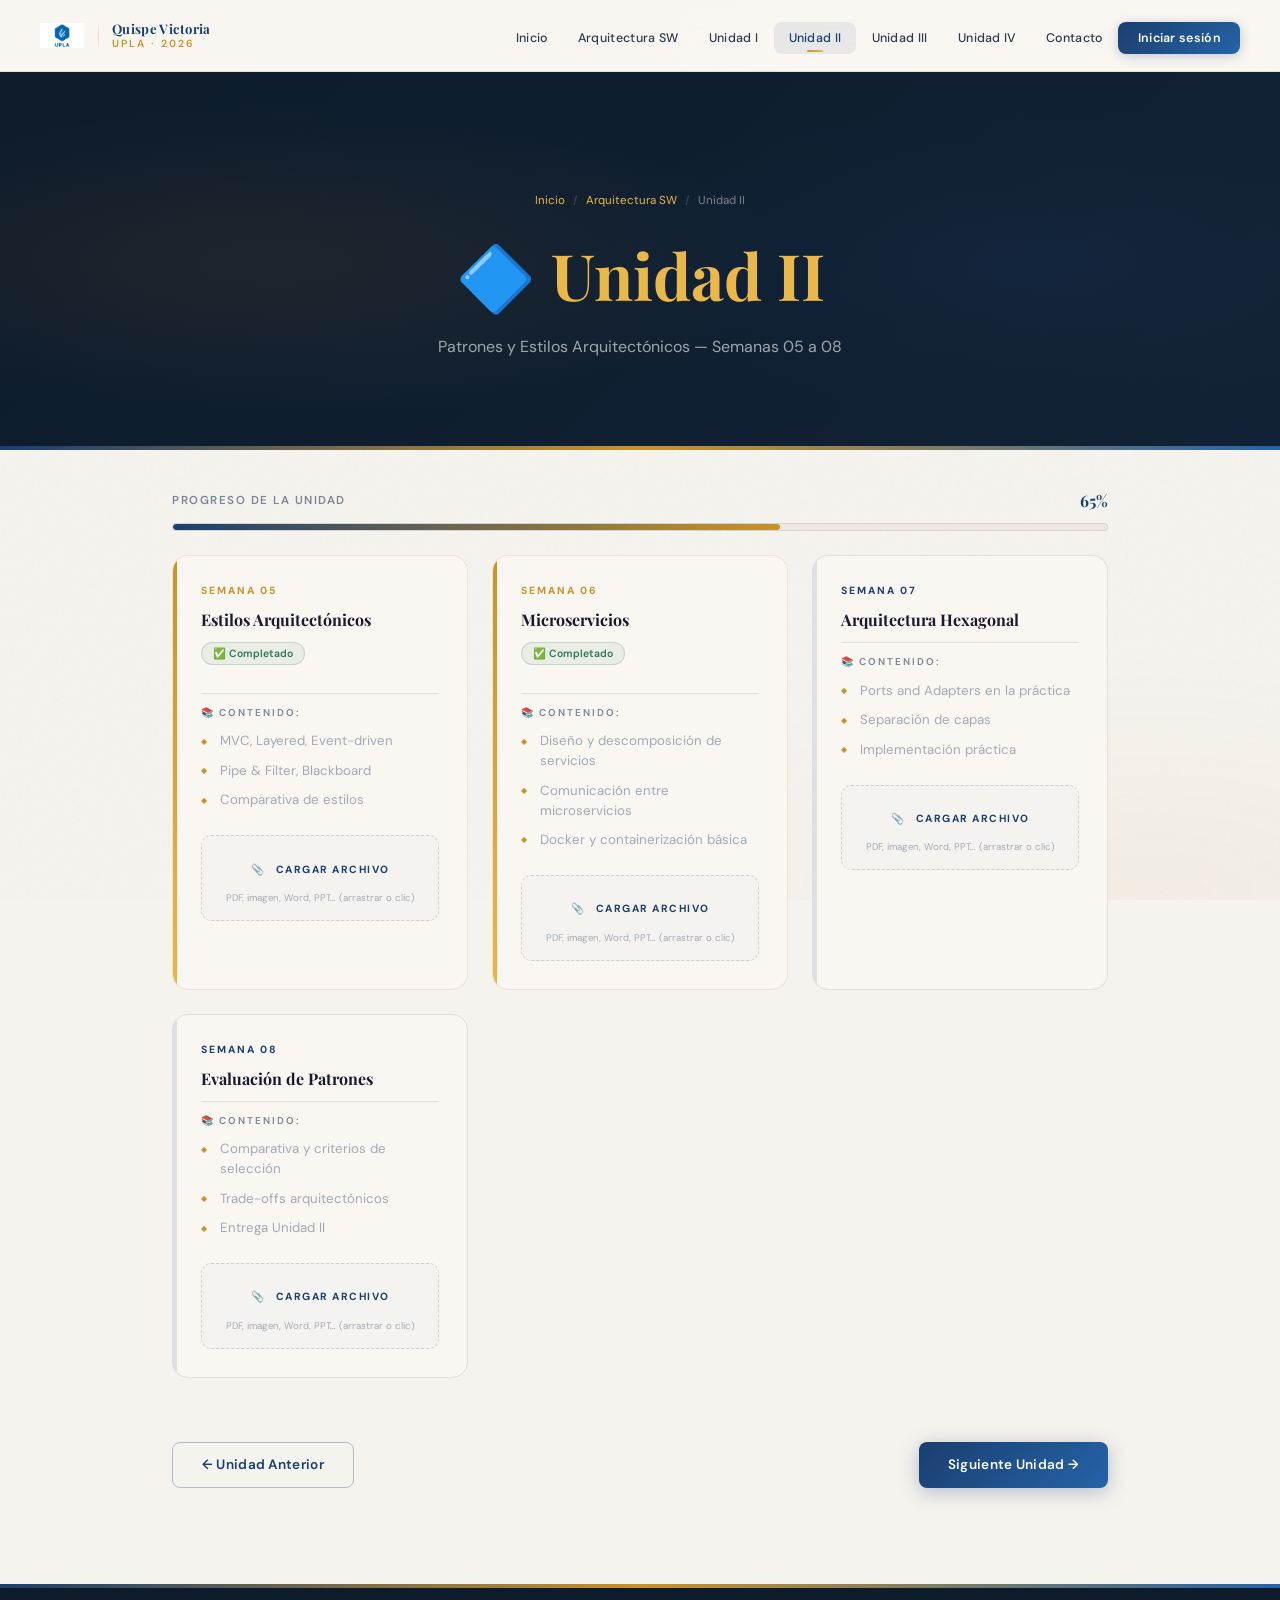
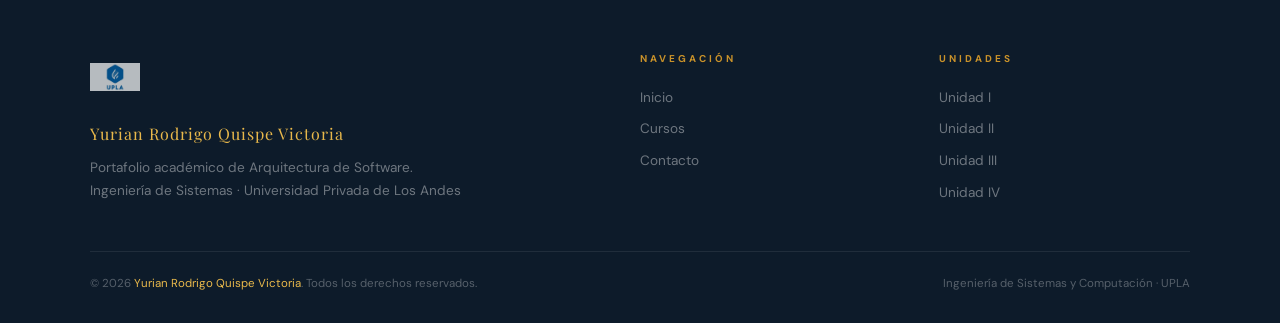
==== pages/unidad2.html @ 2e55ca2a "Add files via upload" ====
<!DOCTYPE html>
<html lang="es">
<head>
  <meta charset="UTF-8"/>
  <meta name="viewport" content="width=device-width, initial-scale=1.0"/>
  <title>Unidad II | Quispe Victoria 2026</title>
  <link rel="preconnect" href="https://fonts.googleapis.com"/>
  <link href="https://fonts.googleapis.com/css2?family=Playfair+Display:wght@400;700;800&family=Source+Serif+4:wght@400;600&family=DM+Sans:wght@400;500;600;700&family=JetBrains+Mono:wght@400;600&display=swap" rel="stylesheet"/>
  <link rel="stylesheet" href="../assets/css/style.css"/>
</head>
<body>
  <nav class="navbar" id="navbar">
    <a href="../index.html" class="nav-brand">
      <div class="nav-logo-wrap">
        <img src="[data-uri]" alt="UPLA" class="nav-logo-img"/>
        <div class="nav-logo-divider"></div>
        <div class="nav-brand-text">
          <span class="nav-brand-name">Quispe Victoria</span>
          <span class="nav-brand-sub">UPLA · 2026</span>
        </div>
      </div>
    </a>
    <ul class="nav-links">
      <li><a href="../index.html">Inicio</a></li>
      <li><a href="courses.html">Arquitectura SW</a></li>
      <li><a href="unidad1.html">Unidad I</a></li>
      <li><a href="unidad2.html" class="active">Unidad II</a></li>
      <li><a href="unidad3.html">Unidad III</a></li>
      <li><a href="unidad4.html">Unidad IV</a></li>
      <li><a href="contact.html">Contacto</a></li>
      <li><a href="login.html" class="nav-login">Iniciar sesión</a></li>
    </ul>
    <div class="hamburger"><span></span><span></span><span></span></div>
  </nav>
  <div class="page-wrapper">
    <div class="page-hero">
      <div class="breadcrumb">
        <a href="../index.html">Inicio</a><span class="breadcrumb-sep">/</span>
        <a href="courses.html">Arquitectura SW</a><span class="breadcrumb-sep">/</span>
        <span>Unidad II</span>
      </div>
      <h1 class="page-title">🔷 <span>Unidad II</span></h1>
      <p class="page-sub">Patrones y Estilos Arquitectónicos — Semanas 05 a 08</p>
    </div>
    <div class="progress-container">
      <div class="progress-header">
        <span class="progress-label">Progreso de la unidad</span>
        <span class="progress-pct">65%</span>
      </div>
      <div class="progress-track"><div class="progress-fill" data-progress="65"></div></div>
    </div>
    <div class="semanas-grid">
      <div class="semana-card completed" style="animation-delay:0.1s">
        <div class="semana-num">Semana 05</div>
        <div class="semana-title">Estilos Arquitectónicos</div>
        <div class="semana-badge-done">✅ Completado</div>
        <div class="semana-divider"></div>
        <div class="semana-content-label">📚 Contenido:</div>
        <ul class="semana-items"><li>MVC, Layered, Event-driven</li>
<li>Pipe & Filter, Blackboard</li>
<li>Comparativa de estilos</li></ul>
        <div class="file-list" id="list-u2-5"></div>
        <div class="upload-zone" id="zone-u2-5">
          <button class="upload-btn">📎 &nbsp; Cargar Archivo</button>
          <p class="upload-hint">PDF, imagen, Word, PPT… (arrastrar o clic)</p>
        </div>
      </div>
      <div class="semana-card completed" style="animation-delay:0.2s">
        <div class="semana-num">Semana 06</div>
        <div class="semana-title">Microservicios</div>
        <div class="semana-badge-done">✅ Completado</div>
        <div class="semana-divider"></div>
        <div class="semana-content-label">📚 Contenido:</div>
        <ul class="semana-items"><li>Diseño y descomposición de servicios</li>
<li>Comunicación entre microservicios</li>
<li>Docker y containerización básica</li></ul>
        <div class="file-list" id="list-u2-6"></div>
        <div class="upload-zone" id="zone-u2-6">
          <button class="upload-btn">📎 &nbsp; Cargar Archivo</button>
          <p class="upload-hint">PDF, imagen, Word, PPT… (arrastrar o clic)</p>
        </div>
      </div>
      <div class="semana-card " style="animation-delay:0.30000000000000004s">
        <div class="semana-num">Semana 07</div>
        <div class="semana-title">Arquitectura Hexagonal</div>
        
        <div class="semana-divider"></div>
        <div class="semana-content-label">📚 Contenido:</div>
        <ul class="semana-items"><li>Ports and Adapters en la práctica</li>
<li>Separación de capas</li>
<li>Implementación práctica</li></ul>
        <div class="file-list" id="list-u2-7"></div>
        <div class="upload-zone" id="zone-u2-7">
          <button class="upload-btn">📎 &nbsp; Cargar Archivo</button>
          <p class="upload-hint">PDF, imagen, Word, PPT… (arrastrar o clic)</p>
        </div>
      </div>
      <div class="semana-card " style="animation-delay:0.0s">
        <div class="semana-num">Semana 08</div>
        <div class="semana-title">Evaluación de Patrones</div>
        
        <div class="semana-divider"></div>
        <div class="semana-content-label">📚 Contenido:</div>
        <ul class="semana-items"><li>Comparativa y criterios de selección</li>
<li>Trade-offs arquitectónicos</li>
<li>Entrega Unidad II</li></ul>
        <div class="file-list" id="list-u2-8"></div>
        <div class="upload-zone" id="zone-u2-8">
          <button class="upload-btn">📎 &nbsp; Cargar Archivo</button>
          <p class="upload-hint">PDF, imagen, Word, PPT… (arrastrar o clic)</p>
        </div>
      </div>
    </div>
    <div class="page-nav-bottom">
      <a href="unidad1.html" class="btn btn-outline">← Unidad Anterior</a>
      <a href="unidad3.html" class="btn btn-primary">Siguiente Unidad →</a>
    </div>
  </div>
  <footer>
    <div class="footer-inner">
      <div>
        <img src="[data-uri]" alt="UPLA" class="footer-logo"/>
        <div class="footer-brand">Yurian Rodrigo Quispe Victoria</div>
        <p class="footer-desc">Portafolio académico de Arquitectura de Software.<br/>Ingeniería de Sistemas · Universidad Privada de Los Andes</p>
      </div>
      <div>
        <div class="footer-title">Navegación</div>
        <ul class="footer-links">
          <li><a href="../index.html">Inicio</a></li>
          <li><a href="courses.html">Cursos</a></li>
          <li><a href="contact.html">Contacto</a></li>
        </ul>
      </div>
      <div>
        <div class="footer-title">Unidades</div>
        <ul class="footer-links">
          <li><a href="unidad1.html">Unidad I</a></li>
          <li><a href="unidad2.html">Unidad II</a></li>
          <li><a href="unidad3.html">Unidad III</a></li>
          <li><a href="unidad4.html">Unidad IV</a></li>
        </ul>
      </div>
    </div>
    <div class="footer-bottom">
      <p class="footer-copy">© 2026 <span>Yurian Rodrigo Quispe Victoria</span>. Todos los derechos reservados.</p>
      <p class="footer-copy">Ingeniería de Sistemas y Computación · UPLA</p>
    </div>
  </footer>
  <script src="../assets/js/main.js"></script>
  <script>window.addEventListener('load',()=>{         initUploadZone("u2",5,document.getElementById("zone-u2-5"),document.getElementById("list-u2-5"));
        initUploadZone("u2",6,document.getElementById("zone-u2-6"),document.getElementById("list-u2-6"));
        initUploadZone("u2",7,document.getElementById("zone-u2-7"),document.getElementById("list-u2-7"));
        initUploadZone("u2",8,document.getElementById("zone-u2-8"),document.getElementById("list-u2-8")); });</script>
</body>
</html>
---- assets/css/style.css ----
/* ===== VARIABLES ===== */
:root {
  --bg: #f5f3ee;
  --bg2: #ede9e1;
  --bg-dark: #0d1b2a;
  --bg-dark2: #122236;
  --gold: #c9922a;
  --gold2: #e8b84b;
  --blue: #1a3f6f;
  --blue2: #2563a8;
  --blue-light: #4a90d9;
  --cream: #faf7f2;
  --ink: #1a1a2e;
  --ink2: #2d3a4e;
  --muted: #7a8595;
  --muted2: #a0aab8;
  --border: rgba(26,63,111,0.12);
  --border-gold: rgba(201,146,42,0.3);
  --shadow: 0 4px 30px rgba(26,63,111,0.10);
  --shadow-gold: 0 4px 30px rgba(201,146,42,0.20);
  --font-display: 'Playfair Display', Georgia, serif;
  --font-body: 'Source Serif 4', Georgia, serif;
  --font-sans: 'DM Sans', system-ui, sans-serif;
  --font-mono: 'JetBrains Mono', monospace;
  --nav-h: 72px;
  --r: 12px;
}

/* ===== RESET ===== */
*, *::before, *::after { box-sizing: border-box; margin: 0; padding: 0; }
html { scroll-behavior: smooth; }
body {
  font-family: var(--font-body);
  background: var(--bg);
  color: var(--ink);
  overflow-x: hidden;
  min-height: 100vh;
}

/* ===== BACKGROUND TEXTURE ===== */
body::before {
  content: '';
  position: fixed; inset: 0; z-index: 0; pointer-events: none;
  background-image:
    radial-gradient(ellipse 80% 50% at 10% 0%, rgba(26,63,111,0.04) 0%, transparent 70%),
    radial-gradient(ellipse 60% 40% at 90% 100%, rgba(201,146,42,0.05) 0%, transparent 70%);
}

/* ===== NOISE TEXTURE ===== */
.noise {
  position: fixed; inset: 0; z-index: 0; pointer-events: none; opacity: 0.025;
  background-image: url("data:image/svg+xml,%3Csvg viewBox='0 0 256 256' xmlns='http://www.w3.org/2000/svg'%3E%3Cfilter id='noise'%3E%3CfeTurbulence type='fractalNoise' baseFrequency='0.9' numOctaves='4' stitchTiles='stitch'/%3E%3C/filter%3E%3Crect width='100%25' height='100%25' filter='url(%23noise)'/%3E%3C/svg%3E");
}

/* ===== NAVBAR ===== */
.navbar {
  position: fixed; top: 0; left: 0; right: 0;
  height: var(--nav-h); z-index: 1000;
  display: flex; align-items: center; justify-content: space-between;
  padding: 0 2.5rem;
  background: rgba(250,247,242,0.92);
  backdrop-filter: blur(20px) saturate(1.8);
  border-bottom: 1px solid var(--border);
  transition: all 0.3s;
}
.navbar.scrolled {
  box-shadow: 0 4px 30px rgba(26,63,111,0.10), 0 1px 0 rgba(201,146,42,0.2);
}
.nav-brand {
  display: flex; align-items: center; gap: 0.85rem;
  text-decoration: none;
}
.nav-logo-wrap {
  display: flex; align-items: center; gap: 0.85rem;
}
.nav-logo-img {
  width: 44px; height: 44px;
  object-fit: contain;
}
.nav-logo-divider {
  width: 1px; height: 32px;
  background: linear-gradient(to bottom, transparent, var(--border-gold), transparent);
}
.nav-brand-text {
  display: flex; flex-direction: column;
}
.nav-brand-name {
  font-family: var(--font-display);
  font-size: 0.82rem; font-weight: 700;
  color: var(--blue); letter-spacing: 0.3px;
  line-height: 1.2;
}
.nav-brand-sub {
  font-family: var(--font-sans);
  font-size: 0.65rem; color: var(--gold);
  letter-spacing: 2px; text-transform: uppercase;
  font-weight: 600;
}
.nav-links {
  display: flex; align-items: center; gap: 0.1rem;
  list-style: none;
}
.nav-links a {
  text-decoration: none; color: var(--ink2);
  font-family: var(--font-sans); font-size: 0.78rem;
  font-weight: 500; letter-spacing: 0.3px;
  padding: 0.5rem 0.9rem; border-radius: 8px;
  transition: all 0.2s; position: relative;
}
.nav-links a:hover { color: var(--blue); background: rgba(26,63,111,0.06); }
.nav-links a.active { color: var(--blue); background: rgba(26,63,111,0.08); }
.nav-links a.active::after {
  content: '';
  position: absolute; bottom: 2px; left: 50%; transform: translateX(-50%);
  width: 16px; height: 2px;
  background: linear-gradient(90deg, var(--gold), var(--gold2));
  border-radius: 2px;
}
.nav-login {
  background: linear-gradient(135deg, var(--blue), var(--blue2)) !important;
  color: #fff !important; font-weight: 600 !important;
  padding: 0.5rem 1.2rem !important;
  box-shadow: 0 2px 12px rgba(26,63,111,0.25);
}
.nav-login:hover { transform: translateY(-1px); box-shadow: 0 4px 20px rgba(26,63,111,0.35) !important; }
.hamburger { display: none; flex-direction: column; gap: 5px; cursor: pointer; padding: 5px; }
.hamburger span { width: 24px; height: 2px; background: var(--blue); border-radius: 2px; transition: all 0.3s; }

/* ===== PAGE WRAPPER ===== */
.page-wrapper { position: relative; z-index: 1; padding-top: var(--nav-h); }

/* ===== HERO ===== */
.hero {
  min-height: 96vh;
  display: grid; grid-template-columns: 1fr 1fr;
  align-items: center;
  padding: 4rem 5% 4rem;
  max-width: 1300px; margin: 0 auto;
  gap: 4rem;
  position: relative;
}
.hero-left { position: relative; z-index: 1; }
.hero-right {
  position: relative; z-index: 1;
  display: flex; flex-direction: column; align-items: center; justify-content: center;
}

.hero-eyebrow {
  display: inline-flex; align-items: center; gap: 0.6rem;
  background: linear-gradient(135deg, rgba(26,63,111,0.08), rgba(201,146,42,0.06));
  border: 1px solid var(--border-gold);
  border-radius: 4px; padding: 0.45rem 1rem;
  font-family: var(--font-sans); font-size: 0.7rem;
  color: var(--gold); margin-bottom: 2rem;
  letter-spacing: 2px; text-transform: uppercase; font-weight: 700;
  animation: fadeUp 0.8s ease both;
}
.hero-eyebrow-dot {
  width: 6px; height: 6px; border-radius: 50%;
  background: var(--gold);
  animation: pulse 2s ease-in-out infinite;
}
@keyframes pulse { 0%,100%{opacity:1;transform:scale(1)} 50%{opacity:0.4;transform:scale(0.7)} }

.hero-title {
  font-family: var(--font-display);
  font-size: clamp(2.8rem, 5.5vw, 4.8rem);
  font-weight: 700; line-height: 1.1;
  color: var(--ink); margin-bottom: 0.5rem;
  animation: fadeUp 0.8s 0.1s ease both;
}
.hero-title .highlight {
  color: var(--blue);
  position: relative; display: inline-block;
}
.hero-title .highlight::after {
  content: '';
  position: absolute; bottom: -4px; left: 0; right: 0; height: 3px;
  background: linear-gradient(90deg, var(--gold), var(--gold2), transparent);
  border-radius: 2px;
}
.hero-title .accent { color: var(--gold); }

.hero-subtitle {
  font-family: var(--font-sans); font-size: 1rem;
  color: var(--muted); line-height: 1.75; max-width: 480px;
  margin-bottom: 2.5rem;
  animation: fadeUp 0.8s 0.2s ease both;
}
.hero-quote {
  font-family: var(--font-body); font-size: 0.9rem;
  font-style: italic; color: var(--blue);
  padding: 1rem 1.25rem;
  border-left: 3px solid var(--gold);
  background: linear-gradient(to right, rgba(26,63,111,0.05), transparent);
  border-radius: 0 8px 8px 0;
  margin-bottom: 3rem; max-width: 480px;
  animation: fadeUp 0.8s 0.25s ease both;
}

.hero-stats {
  display: flex; gap: 2.5rem; margin-bottom: 3rem;
  animation: fadeUp 0.8s 0.3s ease both;
}
.stat-item { text-align: left; position: relative; }
.stat-item::after {
  content: '';
  position: absolute; right: -1.25rem; top: 15%; height: 70%;
  width: 1px; background: var(--border);
}
.stat-item:last-child::after { display: none; }
.stat-num {
  font-family: var(--font-display);
  font-size: 2.5rem; font-weight: 700;
  color: var(--blue); line-height: 1;
}
.stat-label {
  font-family: var(--font-sans); font-size: 0.7rem;
  color: var(--muted); letter-spacing: 2px;
  text-transform: uppercase; margin-top: 0.3rem; font-weight: 500;
}
.hero-actions {
  display: flex; gap: 1rem; flex-wrap: wrap;
  animation: fadeUp 0.8s 0.4s ease both;
}

/* Hero Right — decorative card */
.hero-card {
  background: var(--cream);
  border: 1px solid var(--border);
  border-radius: 20px; padding: 2.5rem;
  box-shadow: var(--shadow);
  animation: fadeUp 0.8s 0.2s ease both;
  width: 100%; max-width: 380px;
  position: relative; overflow: hidden;
}
.hero-card::before {
  content: '';
  position: absolute; top: 0; left: 0; right: 0; height: 4px;
  background: linear-gradient(90deg, var(--blue), var(--blue2), var(--gold));
}
.hero-card-logo {
  display: flex; justify-content: center; margin-bottom: 2rem;
}
.hero-card-logo img { width: 80px; height: 80px; object-fit: contain; }
.hero-card-title {
  font-family: var(--font-display); font-size: 1.05rem;
  font-weight: 700; color: var(--blue); text-align: center;
  margin-bottom: 0.4rem;
}
.hero-card-sub {
  font-family: var(--font-sans); font-size: 0.78rem;
  color: var(--muted); text-align: center; margin-bottom: 2rem;
  line-height: 1.5;
}
.hero-card-divider {
  height: 1px; background: var(--border); margin-bottom: 1.5rem;
  position: relative;
}
.hero-card-divider::before {
  content: '◆';
  position: absolute; left: 50%; top: 50%; transform: translate(-50%,-50%);
  color: var(--gold); font-size: 0.6rem;
  background: var(--cream); padding: 0 0.5rem;
}
.hero-card-row {
  display: flex; justify-content: space-between; align-items: center;
  margin-bottom: 0.75rem;
}
.hero-card-label {
  font-family: var(--font-sans); font-size: 0.72rem;
  color: var(--muted); text-transform: uppercase; letter-spacing: 1px;
}
.hero-card-value {
  font-family: var(--font-sans); font-size: 0.82rem;
  color: var(--ink2); font-weight: 600; text-align: right;
}
.hero-card-badge {
  display: inline-flex; align-items: center; gap: 0.4rem;
  background: rgba(26,63,111,0.08); border: 1px solid rgba(26,63,111,0.2);
  border-radius: 100px; padding: 0.3rem 0.75rem;
  font-family: var(--font-sans); font-size: 0.68rem;
  color: var(--blue); font-weight: 600;
}

/* ===== BUTTONS ===== */
.btn {
  display: inline-flex; align-items: center; gap: 0.5rem;
  padding: 0.85rem 1.8rem; border-radius: 8px;
  font-family: var(--font-sans); font-size: 0.85rem;
  font-weight: 600; letter-spacing: 0.3px;
  text-decoration: none; cursor: pointer; border: none;
  transition: all 0.25s; position: relative; overflow: hidden;
}
.btn-primary {
  background: linear-gradient(135deg, var(--blue), var(--blue2));
  color: #fff;
  box-shadow: 0 4px 20px rgba(26,63,111,0.3);
}
.btn-primary:hover { transform: translateY(-2px); box-shadow: 0 8px 30px rgba(26,63,111,0.4); }
.btn-gold {
  background: linear-gradient(135deg, var(--gold), var(--gold2));
  color: #fff;
  box-shadow: 0 4px 20px rgba(201,146,42,0.3);
}
.btn-gold:hover { transform: translateY(-2px); box-shadow: 0 8px 30px rgba(201,146,42,0.4); }
.btn-outline {
  background: transparent; color: var(--blue);
  border: 1.5px solid rgba(26,63,111,0.3);
}
.btn-outline:hover { background: rgba(26,63,111,0.06); transform: translateY(-2px); box-shadow: 0 4px 20px rgba(26,63,111,0.1); }
.btn-sm { padding: 0.5rem 1.1rem; font-size: 0.75rem; border-radius: 6px; }
.btn-danger { background: rgba(200,50,50,0.1); color: #c23232; border: 1px solid rgba(200,50,50,0.25); }
.btn-danger:hover { background: rgba(200,50,50,0.18); }

/* ===== SECTIONS ===== */
section { padding: 6rem 2rem; max-width: 1200px; margin: 0 auto; }
.section-header { text-align: center; margin-bottom: 4rem; }
.section-tag {
  display: inline-flex; align-items: center; gap: 0.5rem;
  font-family: var(--font-sans); font-size: 0.68rem;
  color: var(--gold); letter-spacing: 3px; text-transform: uppercase;
  margin-bottom: 1rem; font-weight: 700;
}
.section-tag::before { content: ''; display: inline-block; width: 20px; height: 1px; background: var(--gold); }
.section-title {
  font-family: var(--font-display);
  font-size: clamp(1.8rem, 4vw, 2.8rem); font-weight: 700;
  color: var(--ink); margin-bottom: 1rem;
}
.section-title span { color: var(--blue); }
.section-sub { font-family: var(--font-sans); font-size: 0.95rem; color: var(--muted); max-width: 480px; margin: 0 auto; line-height: 1.7; }

/* ===== UNIT CARDS (HOME) ===== */
.units-grid { display: grid; grid-template-columns: repeat(auto-fit, minmax(250px, 1fr)); gap: 1.5rem; }
.unit-card {
  position: relative;
  background: var(--cream);
  border: 1px solid var(--border);
  border-radius: 16px; padding: 2rem 1.75rem;
  text-decoration: none; color: inherit; overflow: hidden;
  transition: all 0.35s cubic-bezier(0.25, 0.46, 0.45, 0.94);
}
.unit-card::before {
  content: '';
  position: absolute; bottom: 0; left: 0; right: 0; height: 4px;
  background: linear-gradient(90deg, var(--blue), var(--gold));
  opacity: 0; transition: opacity 0.3s; transform-origin: left;
}
.unit-card:hover::before { opacity: 1; }
.unit-card:hover { transform: translateY(-6px); border-color: rgba(26,63,111,0.25); box-shadow: var(--shadow), 0 20px 60px rgba(26,63,111,0.08); }
.unit-num {
  font-family: var(--font-sans); font-size: 0.65rem;
  color: var(--gold); letter-spacing: 3px; text-transform: uppercase;
  margin-bottom: 1.5rem; font-weight: 700;
}
.unit-icon { font-size: 2.5rem; display: block; margin-bottom: 1rem; }
.unit-title { font-family: var(--font-display); font-size: 1.2rem; font-weight: 700; color: var(--blue); margin-bottom: 0.75rem; }
.unit-desc { font-family: var(--font-sans); font-size: 0.85rem; color: var(--muted); line-height: 1.65; margin-bottom: 1.25rem; }
.unit-weeks {
  display: inline-block;
  font-family: var(--font-sans); font-size: 0.68rem;
  color: var(--blue); background: rgba(26,63,111,0.07);
  border: 1px solid rgba(26,63,111,0.18);
  border-radius: 100px; padding: 0.3rem 0.8rem; font-weight: 600;
}
.unit-arrow {
  position: absolute; top: 1.75rem; right: 1.75rem;
  font-size: 1.1rem; color: var(--gold);
  opacity: 0; transform: translate(-5px, 5px);
  transition: all 0.3s;
}
.unit-card:hover .unit-arrow { opacity: 1; transform: translate(0, 0); }

/* ===== PAGE HERO ===== */
.page-hero {
  background: linear-gradient(135deg, var(--bg-dark) 0%, var(--bg-dark2) 100%);
  min-height: 42vh;
  display: flex; flex-direction: column;
  align-items: center; justify-content: center;
  text-align: center; padding: 5rem 2rem 3rem;
  position: relative; overflow: hidden;
}
.page-hero::before {
  content: '';
  position: absolute; inset: 0;
  background:
    radial-gradient(ellipse 60% 60% at 20% 50%, rgba(201,146,42,0.08) 0%, transparent 70%),
    radial-gradient(ellipse 50% 60% at 80% 50%, rgba(26,63,111,0.15) 0%, transparent 70%);
}
.page-hero::after {
  content: '';
  position: absolute; bottom: 0; left: 0; right: 0; height: 4px;
  background: linear-gradient(90deg, var(--blue), var(--gold), var(--blue2));
}
.page-title {
  font-family: var(--font-display);
  font-size: clamp(2rem, 6vw, 4rem);
  font-weight: 700; margin-bottom: 1rem;
  color: #fff;
  animation: fadeUp 0.6s ease both;
  position: relative; z-index: 1;
}
.page-title span { color: var(--gold2); }
.page-sub {
  font-family: var(--font-sans); font-size: 1rem;
  color: rgba(255,255,255,0.6); max-width: 580px; line-height: 1.7;
  margin: 0 auto; animation: fadeUp 0.6s 0.1s ease both;
  position: relative; z-index: 1;
}
.breadcrumb {
  display: flex; align-items: center; gap: 0.5rem;
  font-family: var(--font-sans); font-size: 0.72rem; color: rgba(255,255,255,0.45);
  margin-bottom: 1.5rem; animation: fadeUp 0.6s ease both;
  position: relative; z-index: 1;
}
.breadcrumb a { color: var(--gold2); text-decoration: none; transition: opacity 0.2s; }
.breadcrumb a:hover { opacity: 0.7; }
.breadcrumb-sep { color: rgba(255,255,255,0.2); }

/* ===== PROGRESS ===== */
.progress-container { max-width: 1000px; margin: 0 auto; padding: 2.5rem 2rem 1.5rem; }
.progress-header { display: flex; justify-content: space-between; align-items: center; margin-bottom: 0.75rem; }
.progress-label { font-family: var(--font-sans); font-size: 0.72rem; color: var(--muted); letter-spacing: 1.5px; text-transform: uppercase; font-weight: 600; }
.progress-pct { font-family: var(--font-display); font-size: 1rem; font-weight: 700; color: var(--blue); }
.progress-track { height: 8px; background: var(--bg2); border-radius: 100px; overflow: hidden; border: 1px solid var(--border); }
.progress-fill {
  height: 100%; width: 0; border-radius: 100px;
  background: linear-gradient(90deg, var(--blue), var(--gold));
  transition: width 1.4s cubic-bezier(0.34, 1.56, 0.64, 1);
}

/* ===== SEMANAS GRID ===== */
.semanas-grid {
  display: grid; grid-template-columns: repeat(auto-fit, minmax(280px, 1fr));
  gap: 1.5rem; max-width: 1000px; margin: 0 auto;
  padding: 0 2rem 4rem;
}
.semana-card {
  background: var(--cream);
  border: 1px solid var(--border);
  border-radius: 16px; padding: 1.75rem;
  position: relative; overflow: hidden;
  transition: all 0.35s;
  opacity: 0; transform: translateY(30px);
  animation: fadeUp 0.5s ease forwards;
}
.semana-card::after {
  content: '';
  position: absolute; top: 0; left: 0; bottom: 0; width: 4px;
  background: var(--border);
  transition: background 0.3s;
}
.semana-card:hover::after { background: linear-gradient(to bottom, var(--blue), var(--gold)); }
.semana-card:hover { border-color: rgba(26,63,111,0.25); box-shadow: var(--shadow); transform: translateY(-4px); }
.semana-card.completed::after { background: linear-gradient(to bottom, var(--gold), var(--gold2)); }
.semana-card.completed { border-color: rgba(201,146,42,0.2); }
.semana-num {
  font-family: var(--font-sans); font-size: 0.65rem;
  color: var(--blue); letter-spacing: 2px; text-transform: uppercase;
  margin-bottom: 0.75rem; font-weight: 700;
}
.semana-card.completed .semana-num { color: var(--gold); }
.semana-title { font-family: var(--font-display); font-size: 1rem; font-weight: 700; margin-bottom: 0.6rem; color: var(--ink); }
.semana-divider { height: 1px; background: var(--border); margin: 0.75rem 0; }
.semana-content-label { font-family: var(--font-sans); font-size: 0.62rem; letter-spacing: 2px; color: var(--muted); margin-bottom: 0.5rem; text-transform: uppercase; font-weight: 600; }
.semana-items { list-style: none; margin-bottom: 1.25rem; }
.semana-items li {
  font-family: var(--font-sans); font-size: 0.83rem; color: var(--muted2);
  padding: 0.3rem 0 0.3rem 1.2rem;
  position: relative; line-height: 1.5;
}
.semana-items li::before { content: '◆'; position: absolute; left: 0; color: var(--gold); font-size: 0.5rem; top: 0.5rem; }
.semana-badge-done {
  display: inline-flex; align-items: center; gap: 0.4rem;
  font-family: var(--font-sans); font-size: 0.65rem;
  color: #2d7a4f; background: rgba(45,122,79,0.08);
  border: 1px solid rgba(45,122,79,0.2);
  border-radius: 100px; padding: 0.25rem 0.7rem; margin-bottom: 1rem; font-weight: 600;
}

/* ===== FILE UPLOAD ZONE ===== */
.upload-zone {
  border: 1.5px dashed rgba(26,63,111,0.2);
  border-radius: 10px; padding: 1rem;
  transition: all 0.25s; cursor: pointer;
  background: rgba(26,63,111,0.02);
}
.upload-zone:hover { border-color: var(--blue); background: rgba(26,63,111,0.05); }
.upload-zone.dragover { border-color: var(--gold); background: rgba(201,146,42,0.06); box-shadow: 0 0 16px rgba(201,146,42,0.15); }
.upload-btn {
  display: flex; align-items: center; justify-content: center; gap: 0.5rem;
  width: 100%; padding: 0.65rem;
  background: transparent; border: none; cursor: pointer;
  font-family: var(--font-sans); font-size: 0.65rem;
  color: var(--blue); letter-spacing: 1.5px; text-transform: uppercase; font-weight: 700;
  transition: all 0.2s;
}
.upload-btn:hover { color: var(--gold); }
.upload-hint { text-align: center; font-family: var(--font-sans); font-size: 0.6rem; color: var(--muted2); margin-top: 0.3rem; }

/* ===== FILE LIST ===== */
.file-list { margin-bottom: 0.75rem; }
.file-item {
  display: flex; align-items: center; gap: 0.6rem;
  background: rgba(26,63,111,0.03);
  border: 1px solid rgba(26,63,111,0.1);
  border-radius: 8px; padding: 0.6rem 0.75rem;
  margin-bottom: 0.5rem; transition: all 0.2s;
}
.file-item:hover { border-color: rgba(26,63,111,0.22); background: rgba(26,63,111,0.05); }
.file-emoji { font-size: 1.1rem; flex-shrink: 0; }
.file-name {
  font-family: var(--font-sans); font-size: 0.72rem;
  color: var(--ink2); flex: 1; overflow: hidden;
  text-overflow: ellipsis; white-space: nowrap; font-weight: 500;
}
.file-actions { display: flex; gap: 0.4rem; flex-shrink: 0; }
.file-btn {
  width: 28px; height: 28px; border-radius: 6px;
  display: flex; align-items: center; justify-content: center;
  cursor: pointer; border: none; font-size: 0.75rem;
  transition: all 0.2s; background: rgba(26,63,111,0.05);
}
.file-btn-view { color: var(--blue); }
.file-btn-view:hover { background: rgba(26,63,111,0.12); }
.file-btn-del { color: #c23232; }
.file-btn-del:hover { background: rgba(194,50,50,0.1); }

/* ===== MODAL ===== */
.modal {
  display: none; position: fixed; inset: 0; z-index: 5000;
  background: rgba(13,27,42,0.88); backdrop-filter: blur(12px);
  justify-content: center; align-items: center;
  padding: 2rem;
}
.modal.open { display: flex; animation: fadeIn 0.2s ease; }
@keyframes fadeIn { from { opacity: 0; } to { opacity: 1; } }
.modal-box {
  background: var(--cream);
  border: 1px solid var(--border);
  border-radius: 18px; overflow: hidden;
  width: 90vw; max-width: 1000px;
  height: 80vh; display: flex; flex-direction: column;
  box-shadow: 0 40px 100px rgba(13,27,42,0.6);
  animation: slideUp 0.3s cubic-bezier(0.34, 1.56, 0.64, 1);
}
.modal-box::before { content: ''; display: block; height: 4px; background: linear-gradient(90deg, var(--blue), var(--gold)); }
@keyframes slideUp { from { transform: translateY(40px) scale(0.96); opacity: 0; } to { transform: translateY(0) scale(1); opacity: 1; } }
.modal-header {
  display: flex; align-items: center; justify-content: space-between;
  padding: 1rem 1.5rem;
  border-bottom: 1px solid var(--border);
  background: rgba(245,243,238,0.8);
}
.modal-title { font-family: var(--font-sans); font-size: 0.8rem; color: var(--blue); letter-spacing: 1px; font-weight: 700; text-transform: uppercase; }
.modal-close {
  width: 34px; height: 34px; border-radius: 8px;
  background: rgba(194,50,50,0.08); border: 1px solid rgba(194,50,50,0.2);
  color: #c23232; cursor: pointer; font-size: 1.1rem;
  display: flex; align-items: center; justify-content: center;
  transition: all 0.2s;
}
.modal-close:hover { background: rgba(194,50,50,0.15); }
.modal-body {
  flex: 1; display: flex; align-items: center; justify-content: center;
  overflow: auto; padding: 1.5rem;
}
.modal-body img { max-width: 100%; max-height: 100%; object-fit: contain; border-radius: 8px; }
.modal-body iframe { width: 100%; height: 100%; border: none; border-radius: 8px; }
.modal-unsupported { text-align: center; color: var(--muted); }
.modal-unsupported span { font-size: 4rem; display: block; margin-bottom: 1rem; }
.modal-unsupported p { font-family: var(--font-sans); font-size: 0.85rem; }

/* ===== NAV BOTTOM ===== */
.page-nav-bottom {
  max-width: 1000px; margin: 0 auto; padding: 0 2rem 6rem;
  display: flex; justify-content: space-between; gap: 1rem;
}

/* ===== COURSE PAGE ===== */
.course-hero {
  min-height: 45vh;
  display: flex; flex-direction: column; align-items: center;
  justify-content: center; text-align: center; padding: 5rem 2rem 3rem;
  background: linear-gradient(135deg, var(--bg-dark) 0%, var(--bg-dark2) 100%);
  position: relative; overflow: hidden;
}
.course-hero::before {
  content: '';
  position: absolute; inset: 0;
  background: radial-gradient(ellipse 50% 60% at 50% 50%, rgba(201,146,42,0.06) 0%, transparent 70%);
}
.course-hero::after {
  content: '';
  position: absolute; bottom: 0; left: 0; right: 0; height: 4px;
  background: linear-gradient(90deg, var(--blue), var(--gold), var(--blue2));
}
.course-grid {
  max-width: 1100px; margin: 0 auto; padding: 4rem 2rem 6rem;
  display: grid; grid-template-columns: repeat(auto-fit, minmax(260px, 1fr)); gap: 2rem;
}
.course-card {
  background: var(--cream); border: 1px solid var(--border);
  border-radius: 18px; overflow: hidden; text-decoration: none;
  color: inherit; transition: all 0.35s; display: block;
  position: relative;
}
.course-card:hover { transform: translateY(-8px); box-shadow: var(--shadow), 0 20px 60px rgba(26,63,111,0.1); border-color: rgba(26,63,111,0.25); }
.course-card-top {
  height: 140px; display: flex; align-items: center; justify-content: center;
  font-size: 4rem; position: relative; overflow: hidden;
}
.u1 .course-card-top { background: linear-gradient(135deg, #e8f0fb, #d4e4f7); }
.u2 .course-card-top { background: linear-gradient(135deg, #f5ede0, #f0dfc5); }
.u3 .course-card-top { background: linear-gradient(135deg, #e0f0e8, #c8e8d4); }
.u4 .course-card-top { background: linear-gradient(135deg, #ede0f5, #dcc8e8); }
.course-card-body { padding: 1.5rem; }
.course-num { font-family: var(--font-sans); font-size: 0.65rem; color: var(--gold); letter-spacing: 3px; text-transform: uppercase; margin-bottom: 0.5rem; font-weight: 700; }
.course-name { font-family: var(--font-display); font-size: 1.1rem; font-weight: 700; margin-bottom: 0.5rem; color: var(--blue); }
.course-range { font-family: var(--font-sans); font-size: 0.8rem; color: var(--muted); margin-bottom: 1.25rem; }
.course-progress-track { height: 5px; background: var(--bg2); border-radius: 100px; overflow: hidden; border: 1px solid var(--border); }
.course-progress-fill { height: 100%; border-radius: 100px; background: linear-gradient(90deg, var(--blue), var(--gold)); transition: width 1.4s ease; }

/* ===== CONTACT ===== */
.contact-grid { max-width: 900px; margin: 0 auto; padding: 4rem 2rem 6rem; display: grid; grid-template-columns: 1fr 1.5fr; gap: 3rem; }
.contact-info-card, .contact-form-card { background: var(--cream); border: 1px solid var(--border); border-radius: 18px; padding: 2rem; }
.contact-info-card { border-top: 4px solid var(--blue); }
.contact-form-card { border-top: 4px solid var(--gold); }
.contact-info-title { font-family: var(--font-display); font-size: 1.1rem; font-weight: 700; color: var(--blue); margin-bottom: 1.5rem; }
.contact-item { display: flex; gap: 1rem; align-items: flex-start; margin-bottom: 1.25rem; }
.contact-icon { font-size: 1.2rem; flex-shrink: 0; margin-top: 0.1rem; }
.contact-item-label { font-family: var(--font-sans); font-size: 0.62rem; letter-spacing: 2px; color: var(--gold); text-transform: uppercase; margin-bottom: 0.2rem; font-weight: 700; }
.contact-item-value { font-family: var(--font-sans); font-size: 0.85rem; color: var(--ink2); }
.form-title { font-family: var(--font-display); font-size: 1.1rem; font-weight: 700; color: var(--ink); margin-bottom: 1.5rem; }
.form-group { margin-bottom: 1.25rem; }
.form-label { display: block; font-family: var(--font-sans); font-size: 0.65rem; letter-spacing: 1.5px; color: var(--blue); text-transform: uppercase; margin-bottom: 0.5rem; font-weight: 700; }
.form-input, .form-textarea {
  width: 100%; background: var(--bg); border: 1.5px solid var(--border);
  border-radius: 10px; padding: 0.8rem 1rem; color: var(--ink);
  font-family: var(--font-sans); font-size: 0.9rem; outline: none; transition: all 0.2s;
}
.form-input:focus, .form-textarea:focus {
  border-color: var(--blue); box-shadow: 0 0 0 3px rgba(26,63,111,0.08);
  background: var(--cream);
}
.form-textarea { resize: vertical; min-height: 120px; }

/* ===== LOGIN ===== */
.login-wrap {
  min-height: calc(100vh - var(--nav-h));
  display: flex; align-items: center; justify-content: center; padding: 2rem;
  background: linear-gradient(135deg, var(--bg) 0%, var(--bg2) 100%);
}
.login-card {
  background: var(--cream); border: 1px solid var(--border); border-radius: 22px;
  padding: 3rem; width: 100%; max-width: 440px;
  box-shadow: var(--shadow), 0 30px 80px rgba(26,63,111,0.08);
  border-top: 4px solid var(--gold);
}
.login-icon { font-size: 3rem; display: block; text-align: center; margin-bottom: 1.5rem; }
.login-logo { display: flex; justify-content: center; margin-bottom: 1rem; }
.login-logo img { width: 60px; height: 60px; object-fit: contain; }
.login-title { font-family: var(--font-display); font-size: 1.5rem; font-weight: 700; text-align: center; margin-bottom: 0.5rem; color: var(--blue); }
.login-sub { font-family: var(--font-sans); font-size: 0.85rem; color: var(--muted); text-align: center; margin-bottom: 2rem; }
.login-divider { display: flex; align-items: center; gap: 1rem; margin: 1.5rem 0; color: var(--muted); font-size: 0.8rem; font-family: var(--font-sans); }
.login-divider::before, .login-divider::after { content: ''; flex: 1; height: 1px; background: var(--border); }

/* ===== FOOTER ===== */
footer {
  position: relative; z-index: 1;
  background: var(--bg-dark);
  border-top: 4px solid transparent;
  border-image: linear-gradient(90deg, var(--blue), var(--gold), var(--blue2)) 1;
  padding: 4rem 2rem 2rem;
}
.footer-inner { max-width: 1100px; margin: 0 auto; display: grid; grid-template-columns: 2fr 1fr 1fr; gap: 3rem; }
.footer-brand { font-family: var(--font-display); font-size: 1rem; color: var(--gold2); letter-spacing: 1px; margin-bottom: 0.75rem; }
.footer-desc { font-family: var(--font-sans); font-size: 0.85rem; color: rgba(255,255,255,0.4); line-height: 1.7; }
.footer-logo { width: 50px; height: 50px; object-fit: contain; margin-bottom: 1rem; opacity: 0.7; }
.footer-title { font-family: var(--font-sans); font-size: 0.62rem; letter-spacing: 3px; text-transform: uppercase; color: var(--gold); margin-bottom: 1.25rem; font-weight: 700; }
.footer-links { list-style: none; }
.footer-links li { margin-bottom: 0.6rem; }
.footer-links a { color: rgba(255,255,255,0.4); text-decoration: none; font-family: var(--font-sans); font-size: 0.85rem; transition: color 0.2s; }
.footer-links a:hover { color: var(--gold2); }
.footer-bottom { max-width: 1100px; margin: 2.5rem auto 0; padding-top: 1.5rem; border-top: 1px solid rgba(255,255,255,0.08); display: flex; justify-content: space-between; align-items: center; flex-wrap: wrap; gap: 0.5rem; }
.footer-copy { font-family: var(--font-sans); font-size: 0.72rem; color: rgba(255,255,255,0.3); }
.footer-copy span { color: var(--gold2); }

/* ===== ANIMATIONS ===== */
@keyframes fadeUp { from { opacity: 0; transform: translateY(24px); } to { opacity: 1; transform: translateY(0); } }
@keyframes float { 0%,100% { transform: translateY(0); } 50% { transform: translateY(-12px); } }
.float { animation: float 4s ease-in-out infinite; }

/* ===== PARTICLES ===== */
.particle { position: fixed; pointer-events: none; border-radius: 50%; opacity: 0; animation: particleFloat linear infinite; z-index: 0; }
@keyframes particleFloat { 0% { transform: translateY(100vh) scale(0) rotate(0deg); opacity: 0; } 10% { opacity: 0.6; } 90% { opacity: 0.05; } 100% { transform: translateY(-10vh) scale(1) rotate(360deg); opacity: 0; } }

/* ===== TOAST ===== */
.toast {
  position: fixed; bottom: 2rem; right: 2rem; z-index: 9999;
  background: var(--cream); border: 1px solid var(--border);
  border-radius: 12px; padding: 1rem 1.5rem;
  font-family: var(--font-sans); font-size: 0.82rem; color: var(--ink);
  box-shadow: var(--shadow);
  display: flex; align-items: center; gap: 0.75rem;
  transform: translateY(100px); opacity: 0;
  transition: all 0.4s cubic-bezier(0.34, 1.56, 0.64, 1);
}
.toast.show { transform: translateY(0); opacity: 1; }
.toast.success { border-left: 4px solid #2d7a4f; }
.toast.error { border-left: 4px solid #c23232; }

/* ===== RESPONSIVE ===== */
@media (max-width: 900px) {
  .hero { grid-template-columns: 1fr; min-height: auto; padding: 3rem 5% 4rem; gap: 2rem; }
  .hero-right { display: none; }
}
@media (max-width: 768px) {
  .nav-links { display: none; flex-direction: column; position: absolute; top: var(--nav-h); left: 0; right: 0; background: rgba(250,247,242,0.98); border-bottom: 1px solid var(--border); padding: 1rem; box-shadow: var(--shadow); }
  .nav-links.open { display: flex; }
  .hamburger { display: flex; }
  .hero-stats { gap: 1.5rem; flex-wrap: wrap; }
  .footer-inner { grid-template-columns: 1fr; gap: 2rem; }
  .footer-bottom { flex-direction: column; gap: 0.5rem; text-align: center; }
  .contact-grid { grid-template-columns: 1fr; }
  .page-nav-bottom { flex-direction: column; }
  .semanas-grid { grid-template-columns: 1fr; }
}
.link-resumen {
  display: inline-flex;
  align-items: center;
  gap: 6px;
  padding: 6px 14px;
  background: linear-gradient(135deg, #6a11cb, #2575fc);
  color: #fff;
  border-radius: 25px;
  font-size: 13px;
  font-weight: 600;
  text-decoration: none;
  box-shadow: 0 3px 8px rgba(0,0,0,0.2);
  transition: all 0.3s ease;
}

.link-resumen:hover {
  transform: translateY(-2px);
  box-shadow: 0 6px 12px rgba(0,0,0,0.3);
  background: linear-gradient(135deg, #5a0fbf, #1e63e0);
}
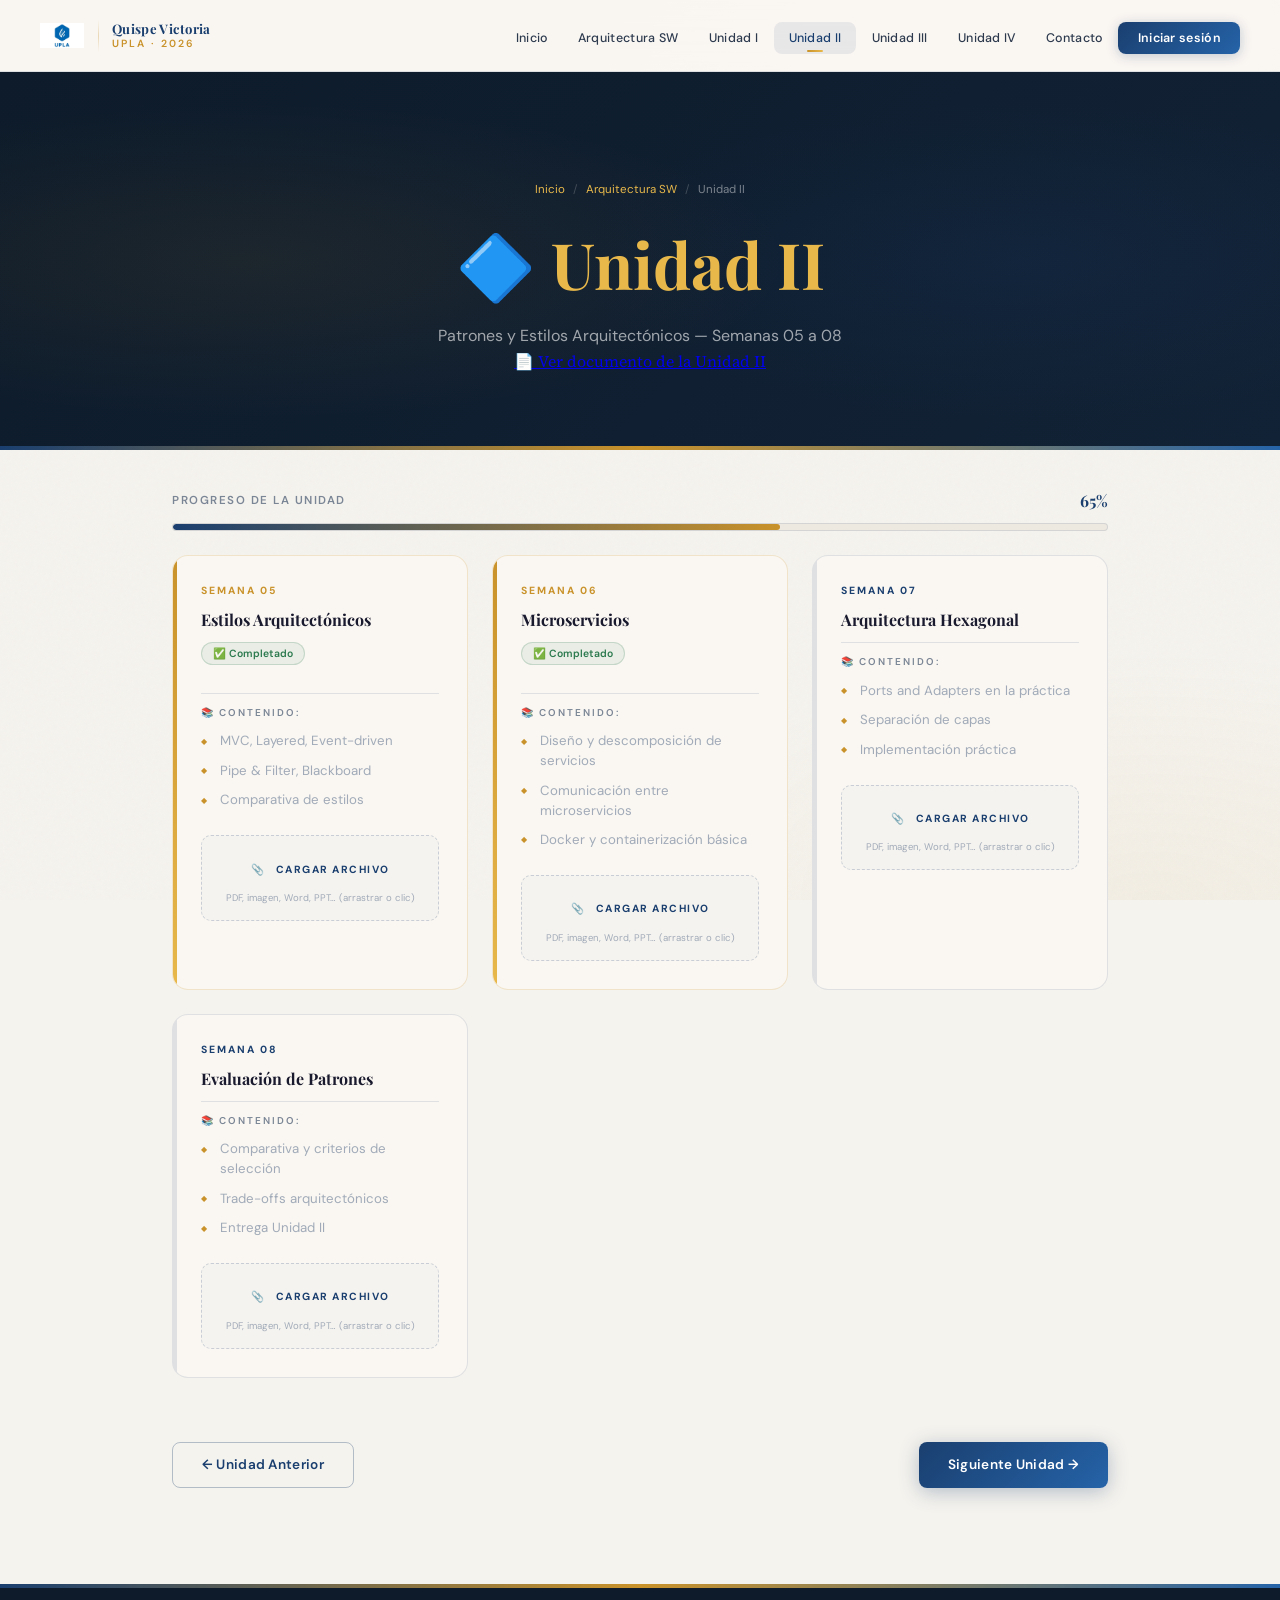
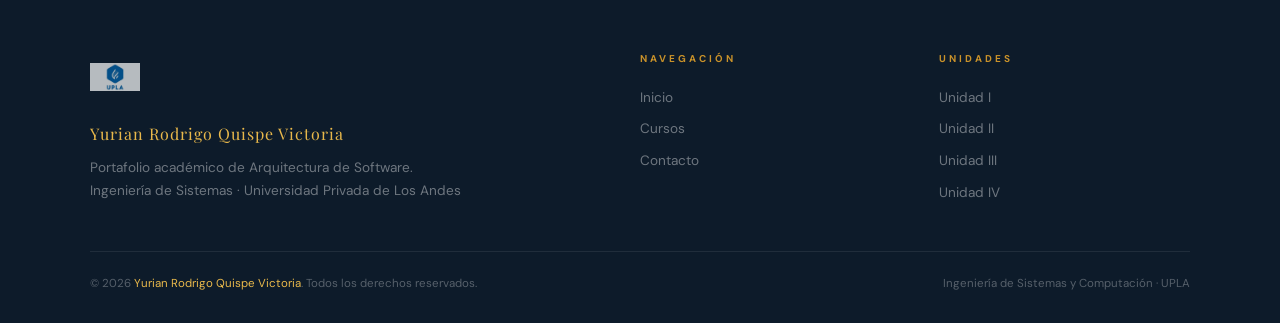
==== commit a857ef0e: "Update unidad2.html" ====
--- a/pages/unidad2.html
+++ b/pages/unidad2.html
@@ -38,10 +38,16 @@
         <a href="../index.html">Inicio</a><span class="breadcrumb-sep">/</span>
         <a href="courses.html">Arquitectura SW</a><span class="breadcrumb-sep">/</span>
         <span>Unidad II</span>
-      </div>
-      <h1 class="page-title">🔷 <span>Unidad II</span></h1>
-      <p class="page-sub">Patrones y Estilos Arquitectónicos — Semanas 05 a 08</p>
-    </div>
+</div>
+<h1 class="page-title">🔷 <span>Unidad II</span></h1>
+<p class="page-sub">Patrones y Estilos Arquitectónicos — Semanas 05 a 08</p>
+
+<a href="https://docs.google.com/document/d/1_bjD0zUvbOY-tbVwxDueuQgMnT2K_5FqkHgZSoUN0Xs/edit?usp=sharing" 
+   target="_blank" 
+   class="doc-link">
+   📄 Ver documento de la Unidad II
+</a>
+</div>
     <div class="progress-container">
       <div class="progress-header">
         <span class="progress-label">Progreso de la unidad</span>
@@ -152,4 +158,4 @@
         initUploadZone("u2",7,document.getElementById("zone-u2-7"),document.getElementById("list-u2-7"));
         initUploadZone("u2",8,document.getElementById("zone-u2-8"),document.getElementById("list-u2-8")); });</script>
 </body>
-</html>+</html>
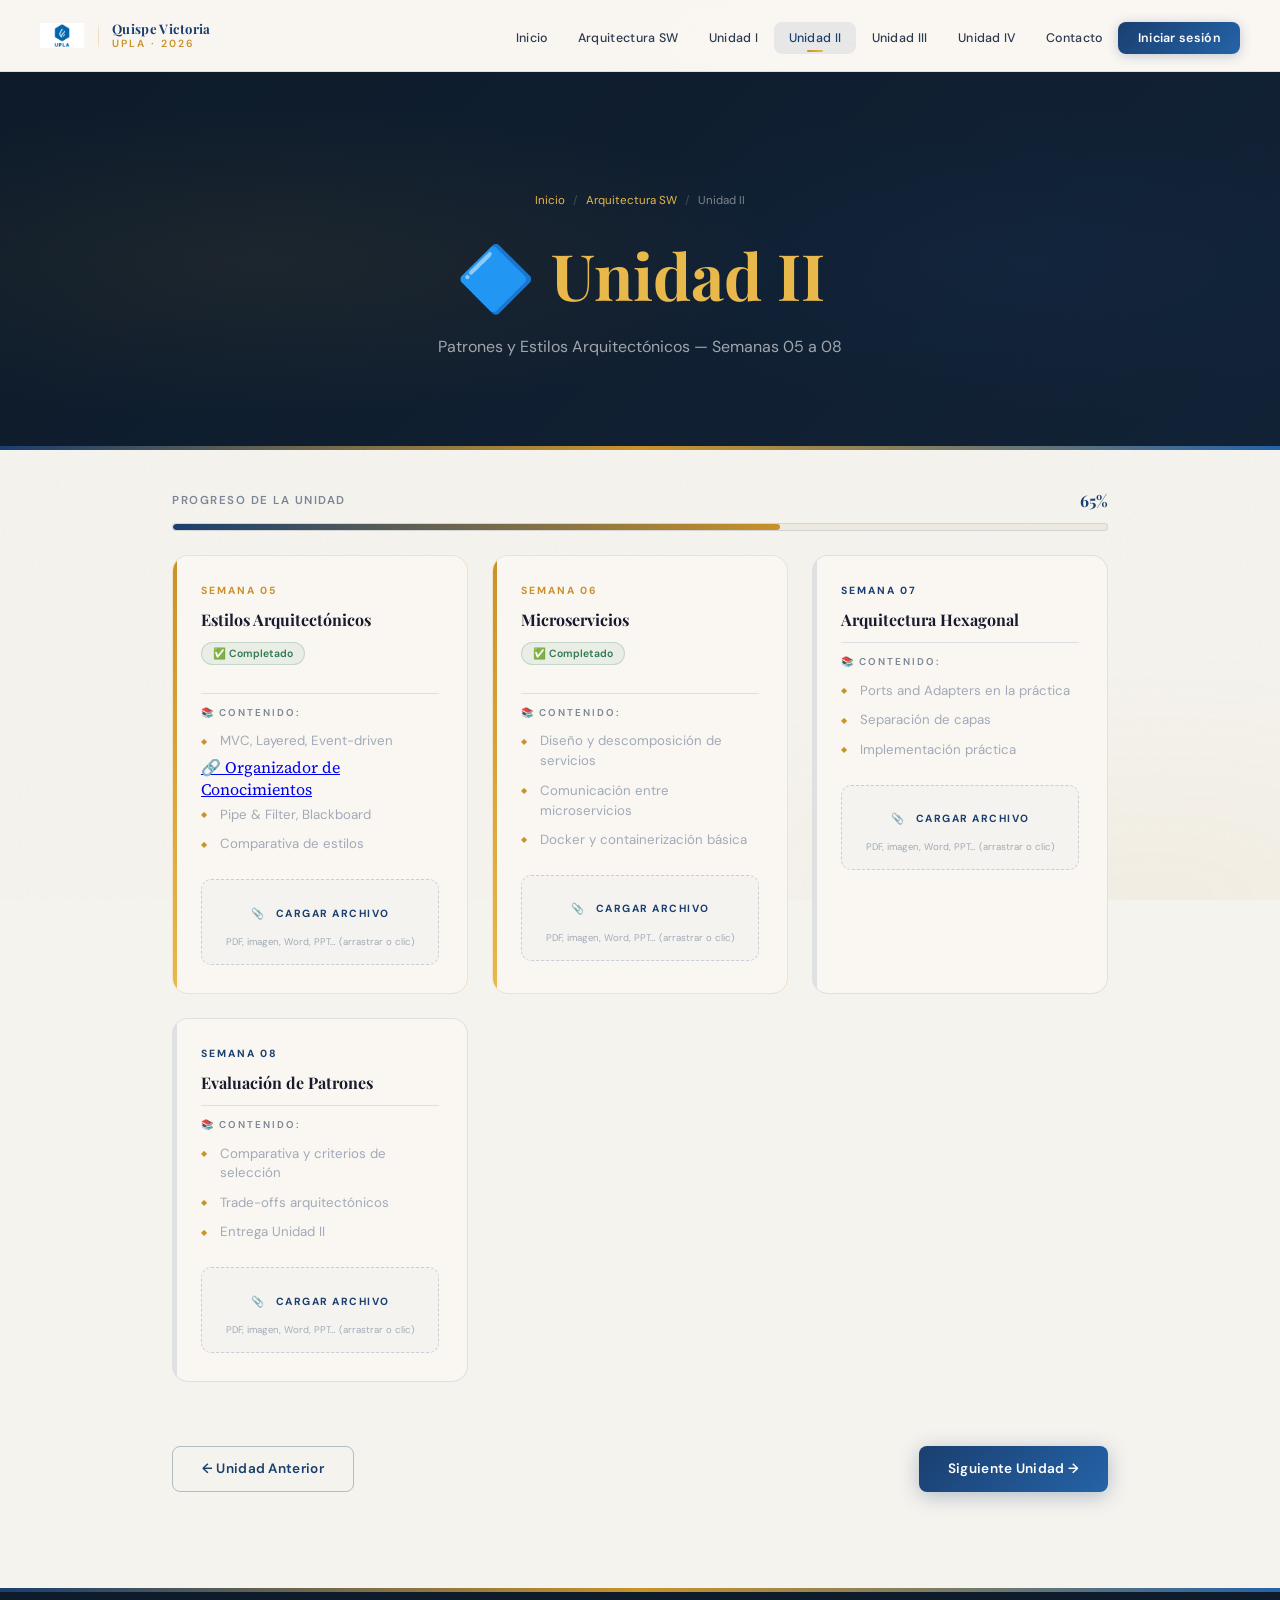
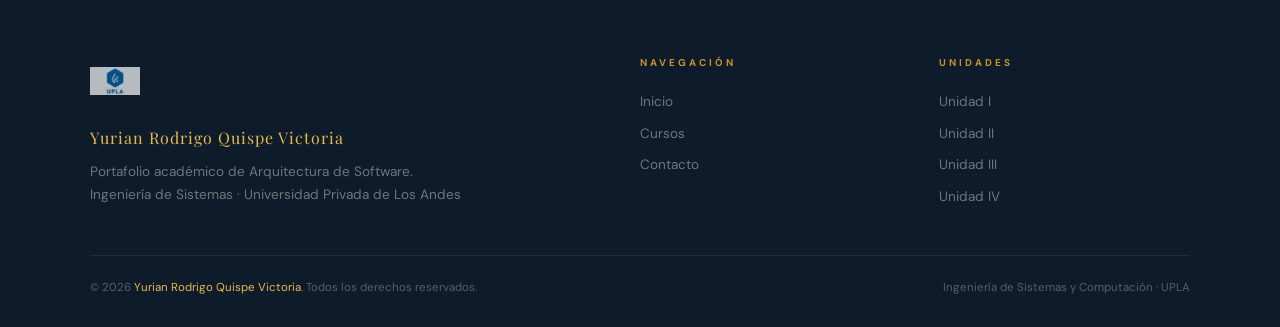
==== commit 1927334d: "Update unidad2.html" ====
--- a/pages/unidad2.html
+++ b/pages/unidad2.html
@@ -38,16 +38,10 @@
         <a href="../index.html">Inicio</a><span class="breadcrumb-sep">/</span>
         <a href="courses.html">Arquitectura SW</a><span class="breadcrumb-sep">/</span>
         <span>Unidad II</span>
-</div>
-<h1 class="page-title">🔷 <span>Unidad II</span></h1>
-<p class="page-sub">Patrones y Estilos Arquitectónicos — Semanas 05 a 08</p>
-
-<a href="https://docs.google.com/document/d/1_bjD0zUvbOY-tbVwxDueuQgMnT2K_5FqkHgZSoUN0Xs/edit?usp=sharing" 
-   target="_blank" 
-   class="doc-link">
-   📄 Ver documento de la Unidad II
-</a>
-</div>
+      </div>
+      <h1 class="page-title">🔷 <span>Unidad II</span></h1>
+      <p class="page-sub">Patrones y Estilos Arquitectónicos — Semanas 05 a 08</p>
+    </div>
     <div class="progress-container">
       <div class="progress-header">
         <span class="progress-label">Progreso de la unidad</span>
@@ -63,6 +57,8 @@
         <div class="semana-divider"></div>
         <div class="semana-content-label">📚 Contenido:</div>
         <ul class="semana-items"><li>MVC, Layered, Event-driven</li>
+<a href="https://docs.google.com/document/d/1_bjD0zUvbOY-tbVwxDueuQgMnT2K_5FqkHgZSoUN0Xs/edit?usp=sharing" target="_blank">🔗 Organizador de Conocimientos</a>
+
 <li>Pipe & Filter, Blackboard</li>
 <li>Comparativa de estilos</li></ul>
         <div class="file-list" id="list-u2-5"></div>
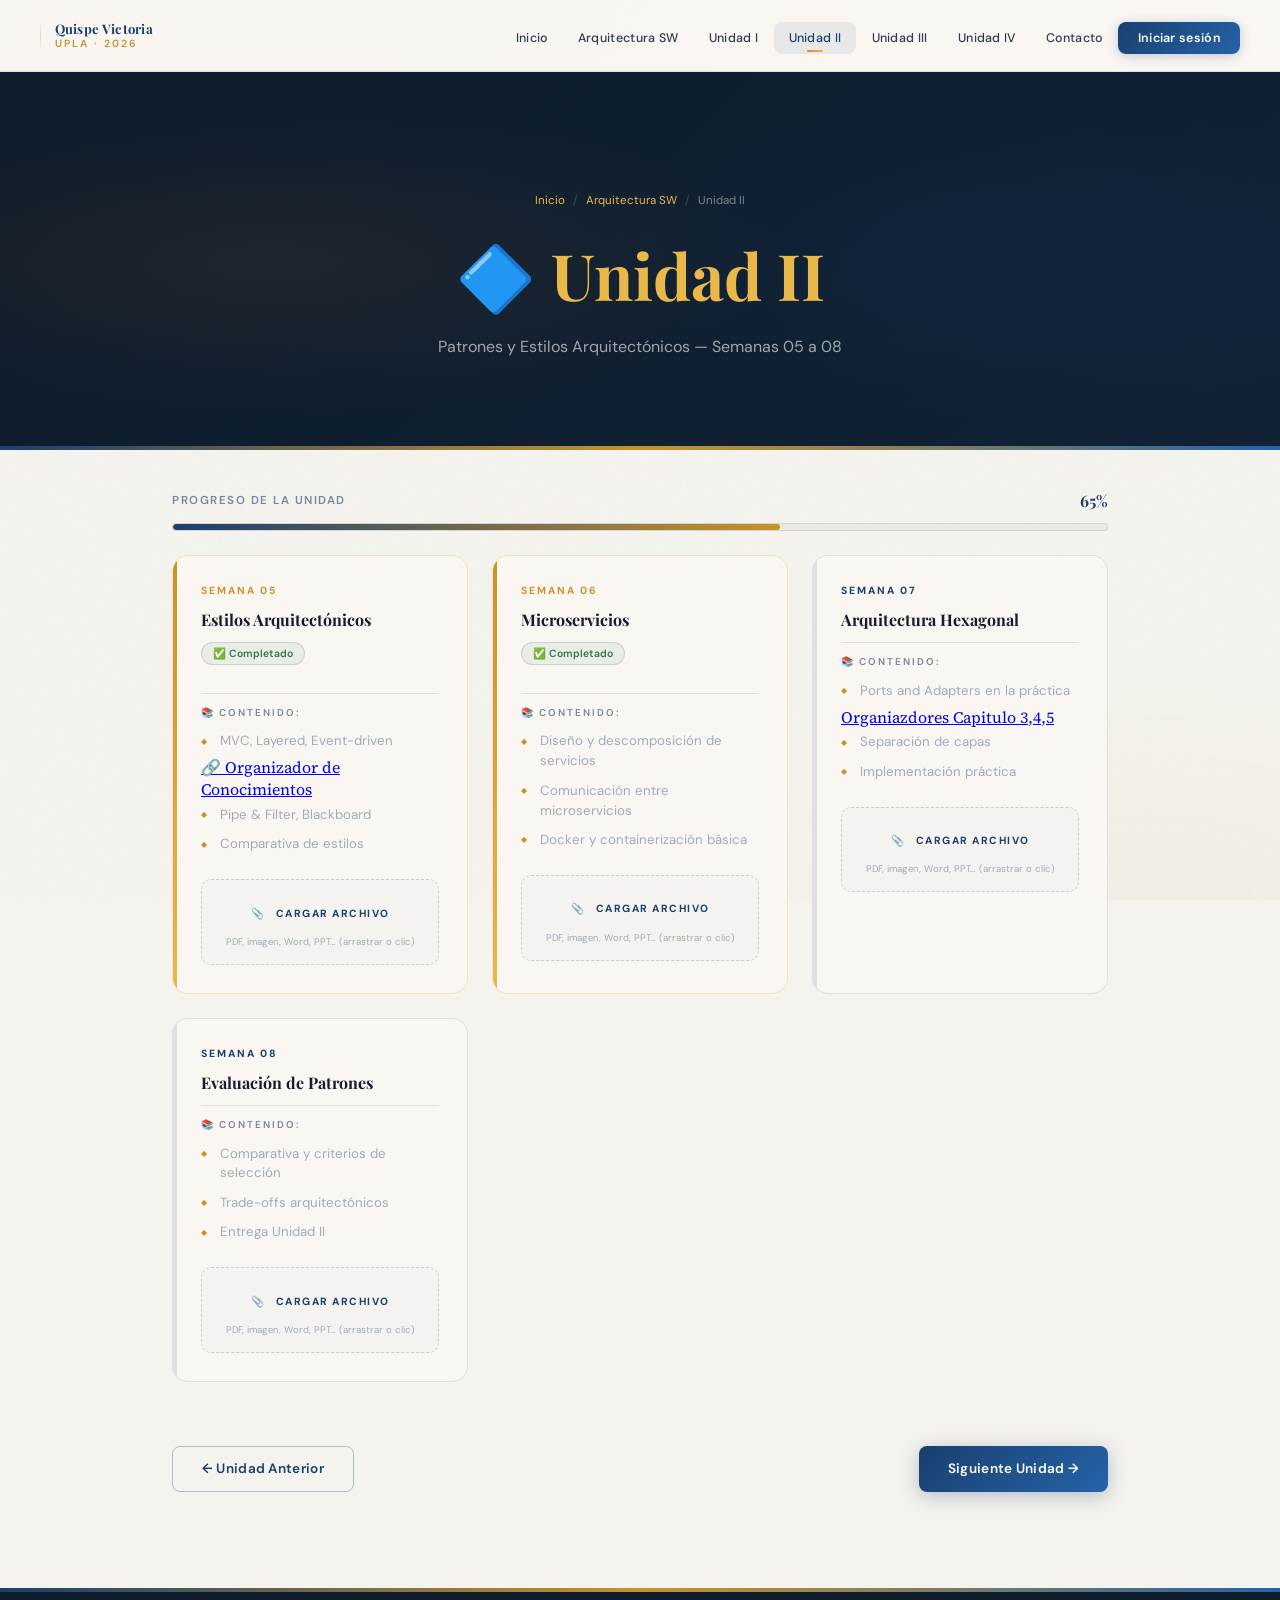
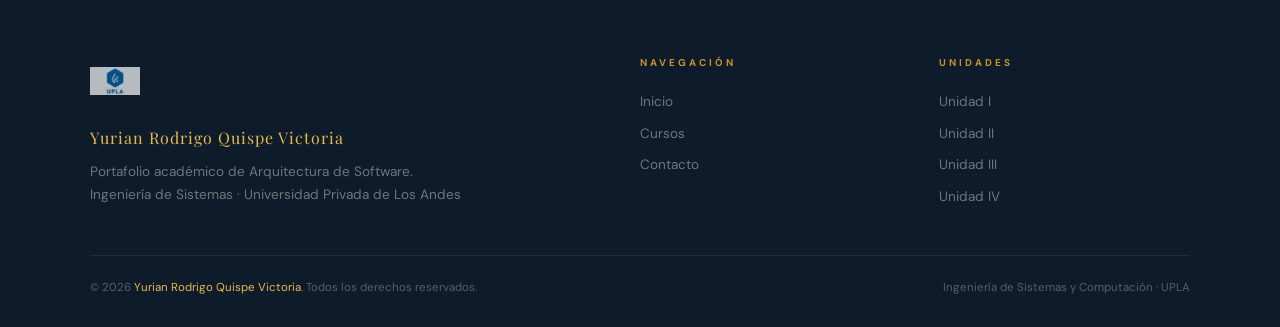
==== commit 612b61b1: "Update unidad2.html" ====
--- a/pages/unidad2.html
+++ b/pages/unidad2.html
@@ -12,7 +12,6 @@
   <nav class="navbar" id="navbar">
     <a href="../index.html" class="nav-brand">
       <div class="nav-logo-wrap">
-        <img src="[data-uri]" alt="UPLA" class="nav-logo-img"/>
         <div class="nav-logo-divider"></div>
         <div class="nav-brand-text">
           <span class="nav-brand-name">Quispe Victoria</span>
@@ -57,7 +56,7 @@
         <div class="semana-divider"></div>
         <div class="semana-content-label">📚 Contenido:</div>
         <ul class="semana-items"><li>MVC, Layered, Event-driven</li>
-<a href="https://docs.google.com/document/d/1_bjD0zUvbOY-tbVwxDueuQgMnT2K_5FqkHgZSoUN0Xs/edit?usp=sharing" target="_blank">🔗 Organizador de Conocimientos</a>
+                  <a href="https://docs.google.com/document/d/1_bjD0zUvbOY-tbVwxDueuQgMnT2K_5FqkHgZSoUN0Xs/edit?usp=sharing" target="_blank">🔗 Organizador de Conocimientos</a>
 
 <li>Pipe & Filter, Blackboard</li>
 <li>Comparativa de estilos</li></ul>
@@ -89,6 +88,8 @@
         <div class="semana-divider"></div>
         <div class="semana-content-label">📚 Contenido:</div>
         <ul class="semana-items"><li>Ports and Adapters en la práctica</li>
+   <a href="https://drive.google.com/file/d/1vlNvO3foYoVwyGgBMTWuJWqQJqlLQBq0/view?usp=drive_link" target="_blank">Organiazdores Capitulo 3,4,5</a>
+
 <li>Separación de capas</li>
 <li>Implementación práctica</li></ul>
         <div class="file-list" id="list-u2-7"></div>
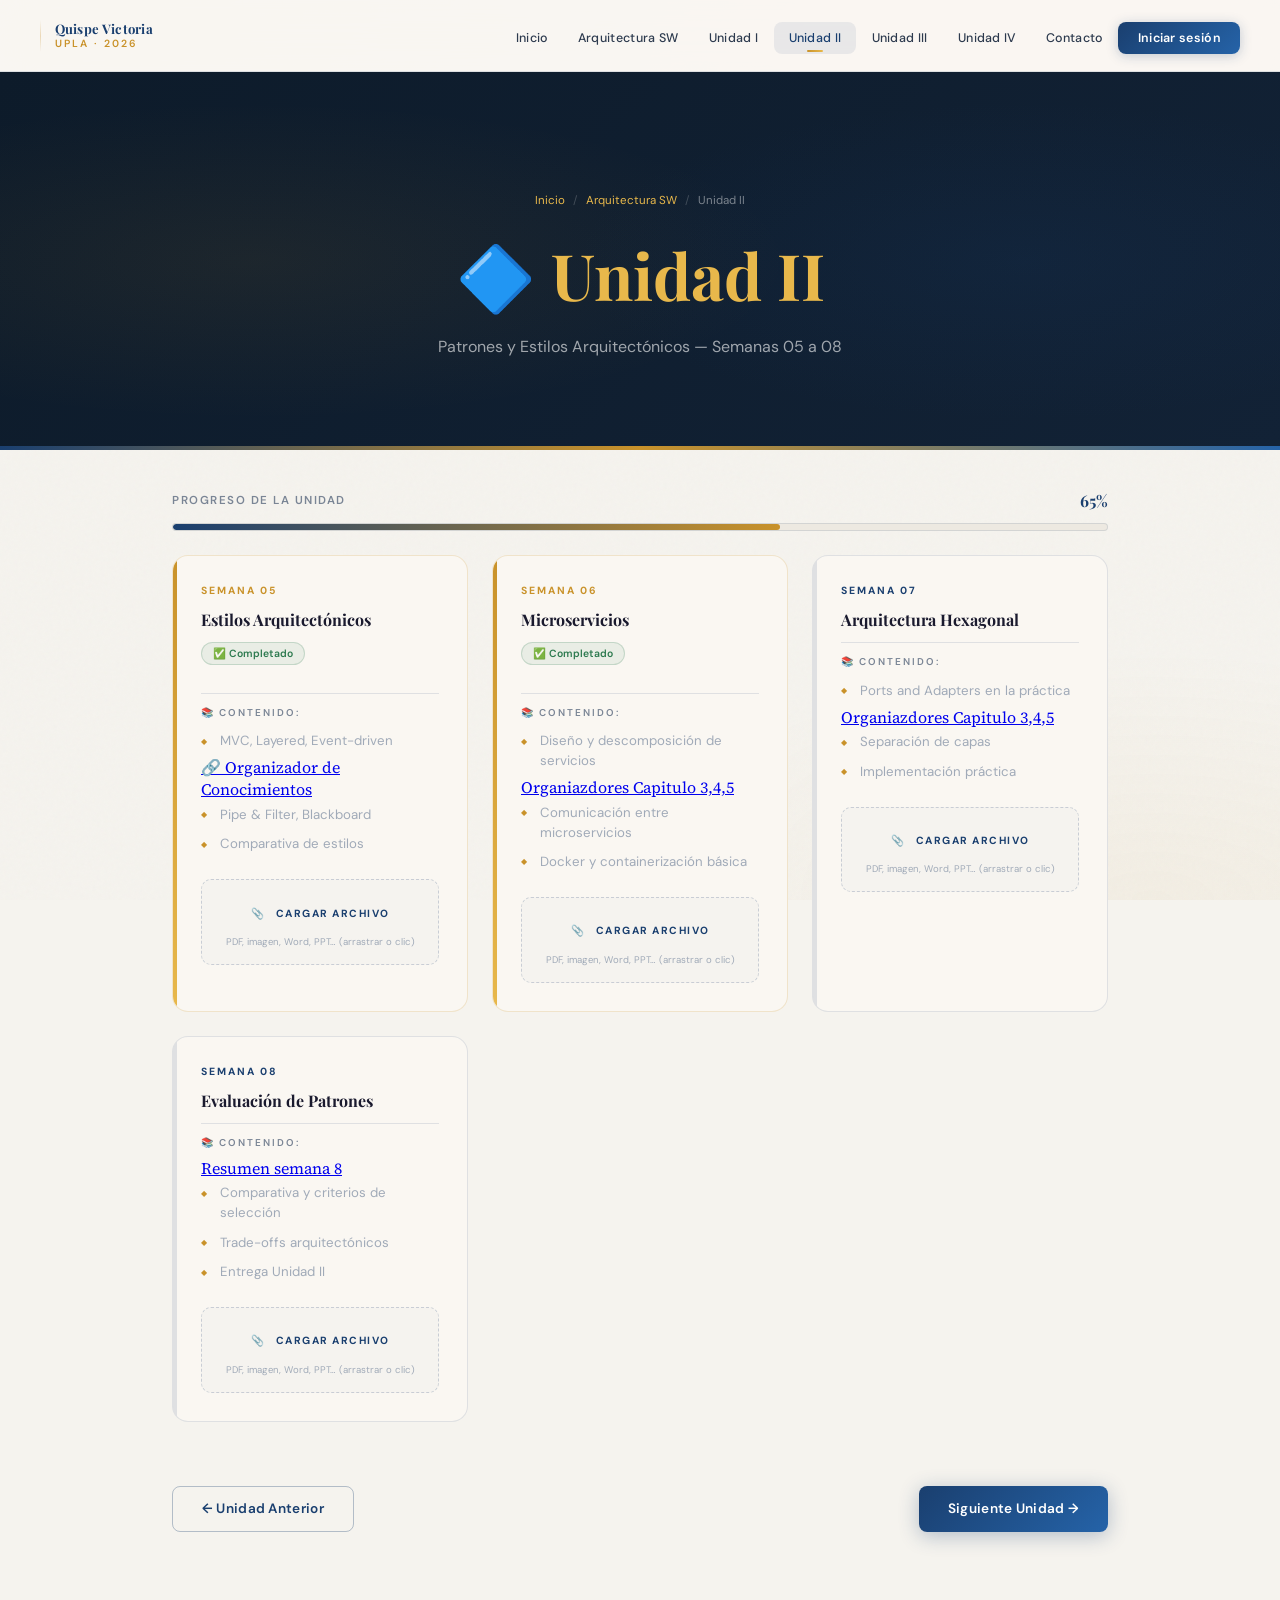
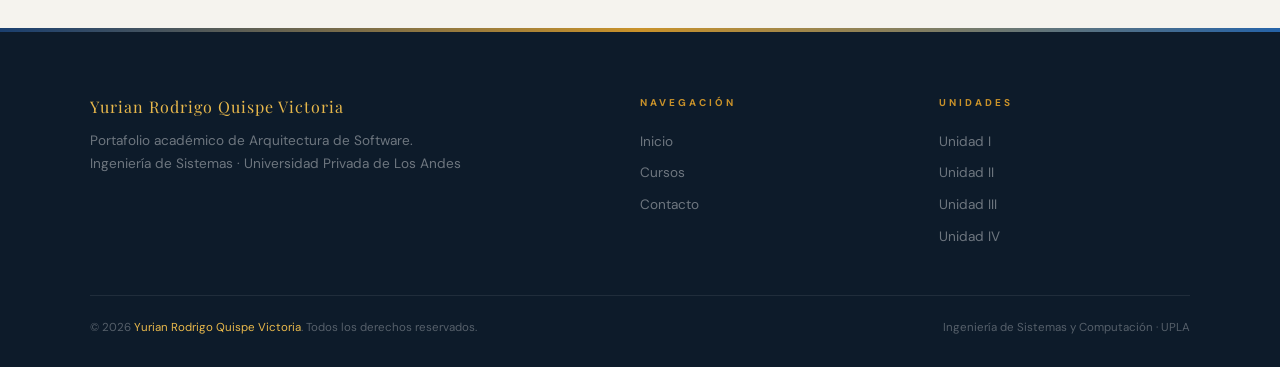
==== commit 2820b083: "Update print statement from 'Hello' to 'Goodbye'" ====
--- a/pages/unidad2.html
+++ b/pages/unidad2.html
@@ -73,6 +73,8 @@
         <div class="semana-divider"></div>
         <div class="semana-content-label">📚 Contenido:</div>
         <ul class="semana-items"><li>Diseño y descomposición de servicios</li>
+             <a href="https://drive.google.com/file/d/1x1gljn65Hk2jPa-syQryYu1Hm7BfTzzF/view?usp=drive_link" target="_blank">Organiazdores Capitulo 3,4,5</a>
+
 <li>Comunicación entre microservicios</li>
 <li>Docker y containerización básica</li></ul>
         <div class="file-list" id="list-u2-6"></div>
@@ -101,9 +103,10 @@
       <div class="semana-card " style="animation-delay:0.0s">
         <div class="semana-num">Semana 08</div>
         <div class="semana-title">Evaluación de Patrones</div>
-        
         <div class="semana-divider"></div>
         <div class="semana-content-label">📚 Contenido:</div>
+           <a href="https://drive.google.com/file/d/1ygytCeEG6iouZ3GncQhzHEMhsqddCfbd/view?usp=drive_link" target="_blank">Resumen semana 8</a>
+
         <ul class="semana-items"><li>Comparativa y criterios de selección</li>
 <li>Trade-offs arquitectónicos</li>
 <li>Entrega Unidad II</li></ul>
@@ -122,7 +125,6 @@
   <footer>
     <div class="footer-inner">
       <div>
-        <img src="[data-uri]" alt="UPLA" class="footer-logo"/>
         <div class="footer-brand">Yurian Rodrigo Quispe Victoria</div>
         <p class="footer-desc">Portafolio académico de Arquitectura de Software.<br/>Ingeniería de Sistemas · Universidad Privada de Los Andes</p>
       </div>
